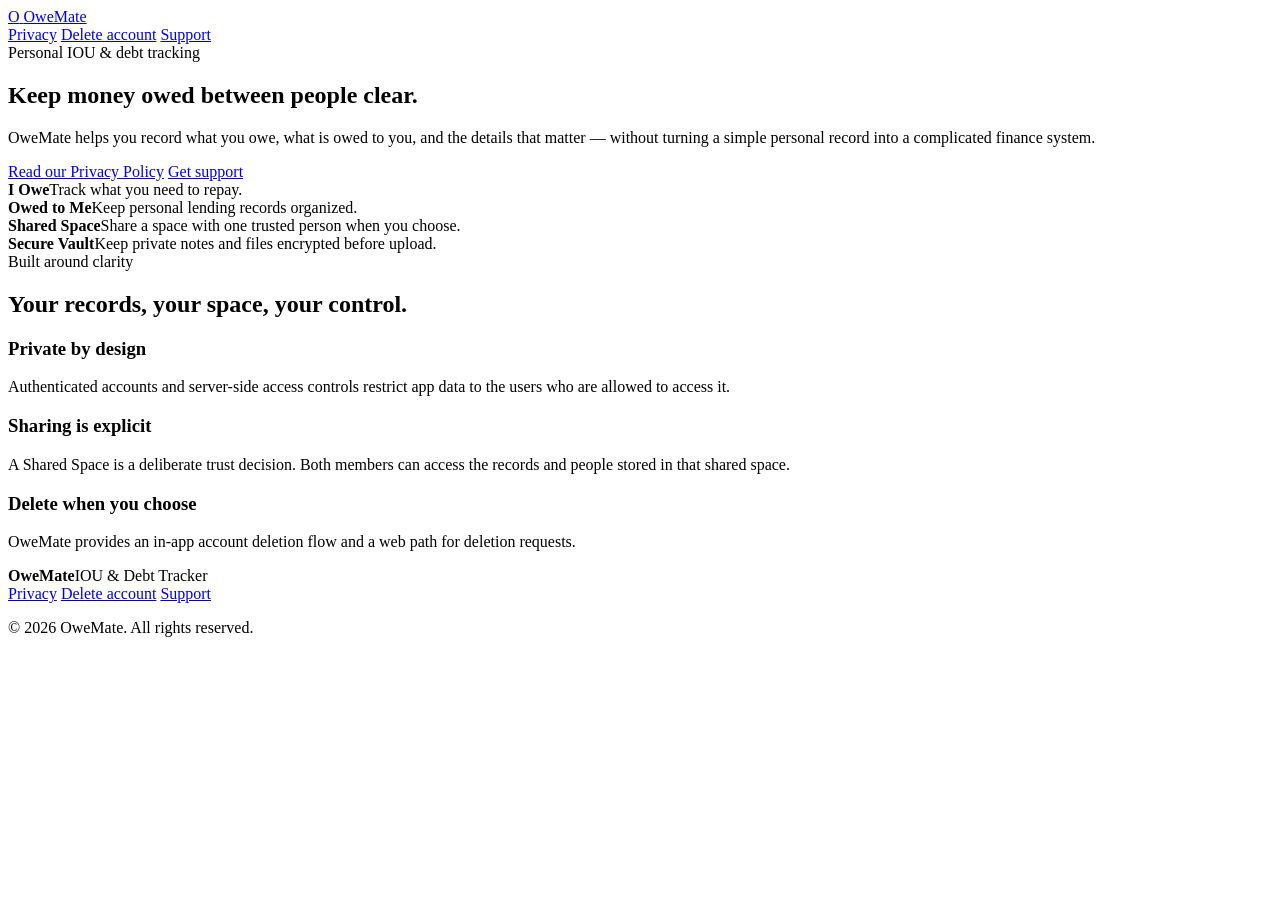
==== index.html @ 0f0dbacd "feat: initialize OweMate website" ====
<!doctype html>
<html lang="en">
<head>
  <meta charset="utf-8">
  <meta name="viewport" content="width=device-width, initial-scale=1">
  <meta name="description" content="OweMate helps you keep clear personal IOU, lending and borrowing records in one private place.">
  <title>OweMate — IOU & Debt Tracker</title>
  <link rel="stylesheet" href="/assets/styles.css">
</head>
<body>
  <header class="site-header">
    <div class="shell header-inner">
      <a class="brand" href="/" aria-label="OweMate home">
        <span class="brand-mark">O</span>
        <span>OweMate</span>
      </a>
      <nav aria-label="Primary navigation">
        <a href="/privacy/">Privacy</a>
        <a href="/delete-account/">Delete account</a>
        <a href="/support/">Support</a>
      </nav>
    </div>
  </header>

  <main>
    <section class="hero shell">
      <div class="hero-copy">
        <span class="eyebrow">Personal IOU & debt tracking</span>
        <h1>Keep money owed between people clear.</h1>
        <p class="lead">OweMate helps you record what you owe, what is owed to you, and the details that matter — without turning a simple personal record into a complicated finance system.</p>
        <div class="hero-actions">
          <a class="button primary" href="/privacy/">Read our Privacy Policy</a>
          <a class="button secondary" href="/support/">Get support</a>
        </div>
      </div>
      <div class="hero-card" aria-label="OweMate highlights">
        <div class="mini-card"><strong>I Owe</strong><span>Track what you need to repay.</span></div>
        <div class="mini-card"><strong>Owed to Me</strong><span>Keep personal lending records organized.</span></div>
        <div class="mini-card"><strong>Shared Space</strong><span>Share a space with one trusted person when you choose.</span></div>
        <div class="mini-card"><strong>Secure Vault</strong><span>Keep private notes and files encrypted before upload.</span></div>
      </div>
    </section>

    <section class="section shell">
      <div class="section-heading">
        <span class="eyebrow">Built around clarity</span>
        <h2>Your records, your space, your control.</h2>
      </div>
      <div class="feature-grid">
        <article class="feature-card"><h3>Private by design</h3><p>Authenticated accounts and server-side access controls restrict app data to the users who are allowed to access it.</p></article>
        <article class="feature-card"><h3>Sharing is explicit</h3><p>A Shared Space is a deliberate trust decision. Both members can access the records and people stored in that shared space.</p></article>
        <article class="feature-card"><h3>Delete when you choose</h3><p>OweMate provides an in-app account deletion flow and a web path for deletion requests.</p></article>
      </div>
    </section>
  </main>

  <footer class="site-footer">
    <div class="shell footer-inner">
      <div><strong>OweMate</strong><span>IOU & Debt Tracker</span></div>
      <div class="footer-links">
        <a href="/privacy/">Privacy</a>
        <a href="/delete-account/">Delete account</a>
        <a href="/support/">Support</a>
      </div>
      <p class="fine-print">© 2026 OweMate. All rights reserved.</p>
    </div>
  </footer>
</body>
</html>
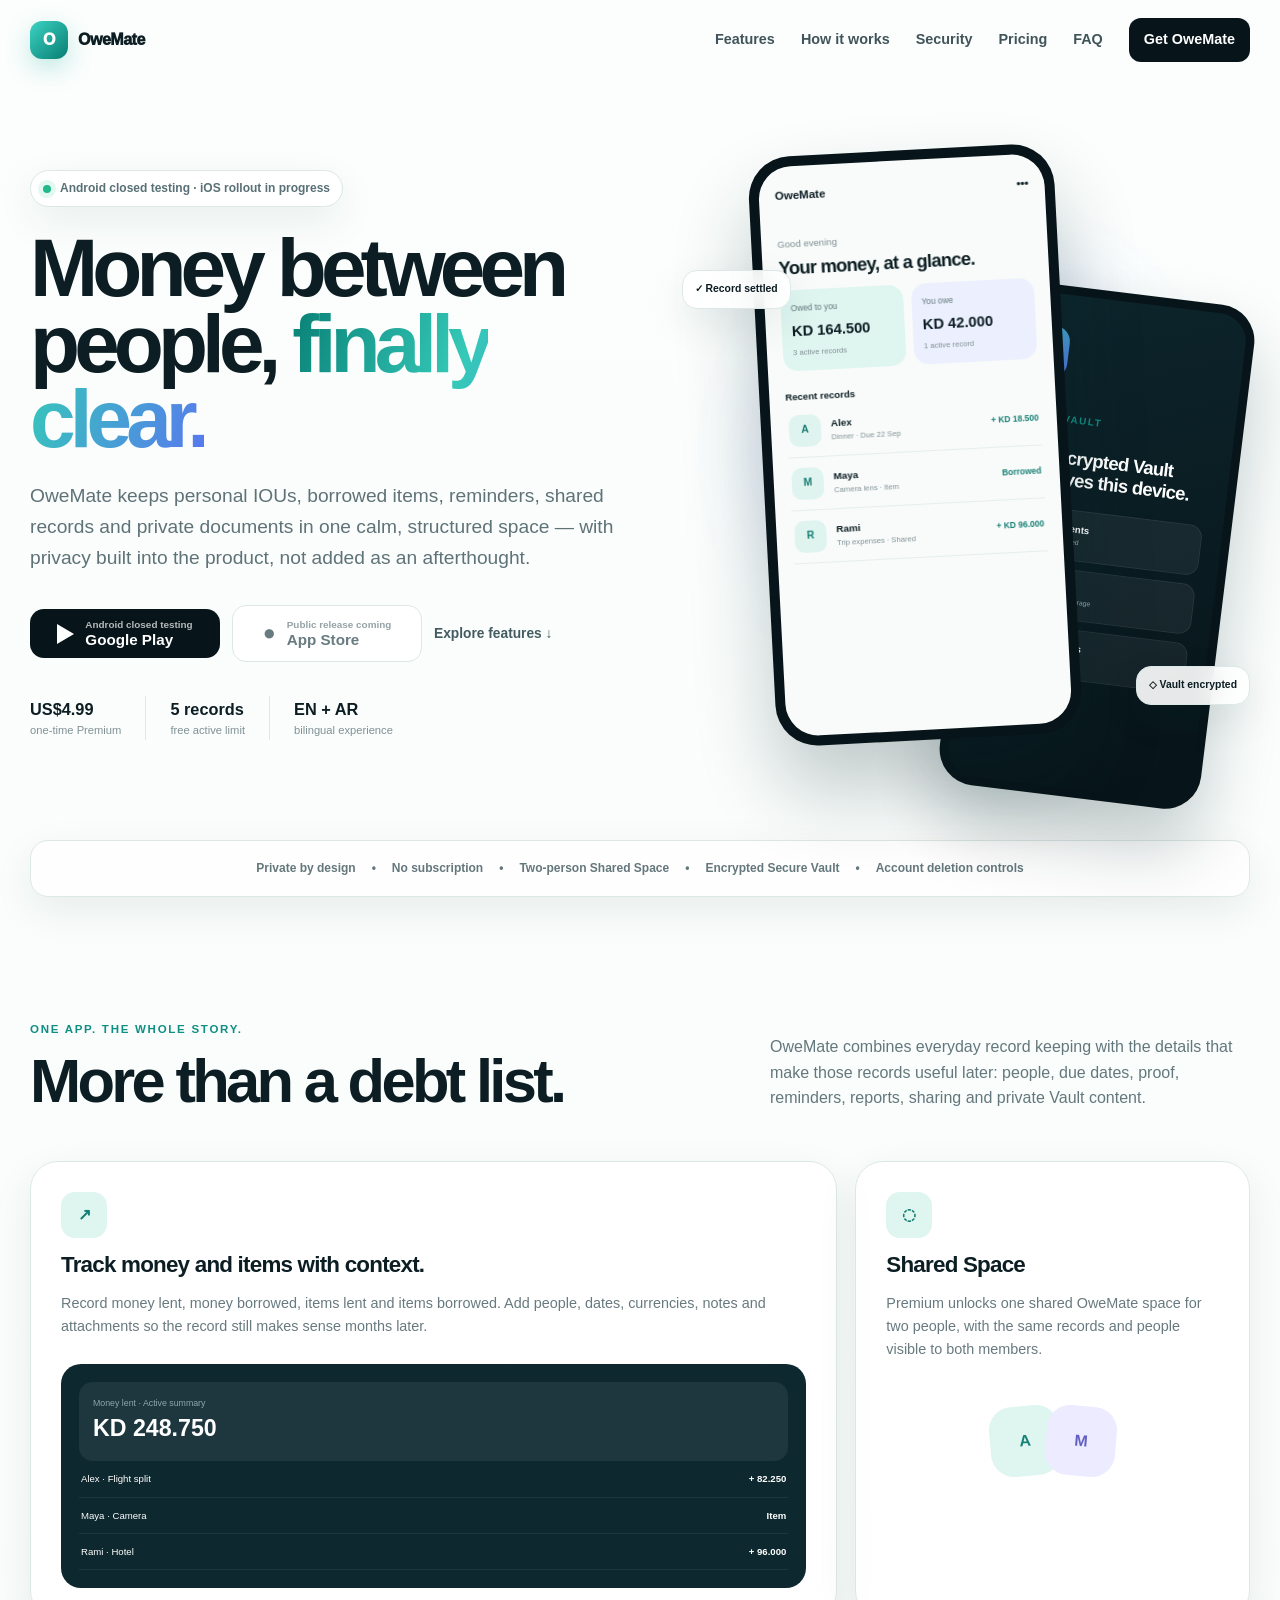
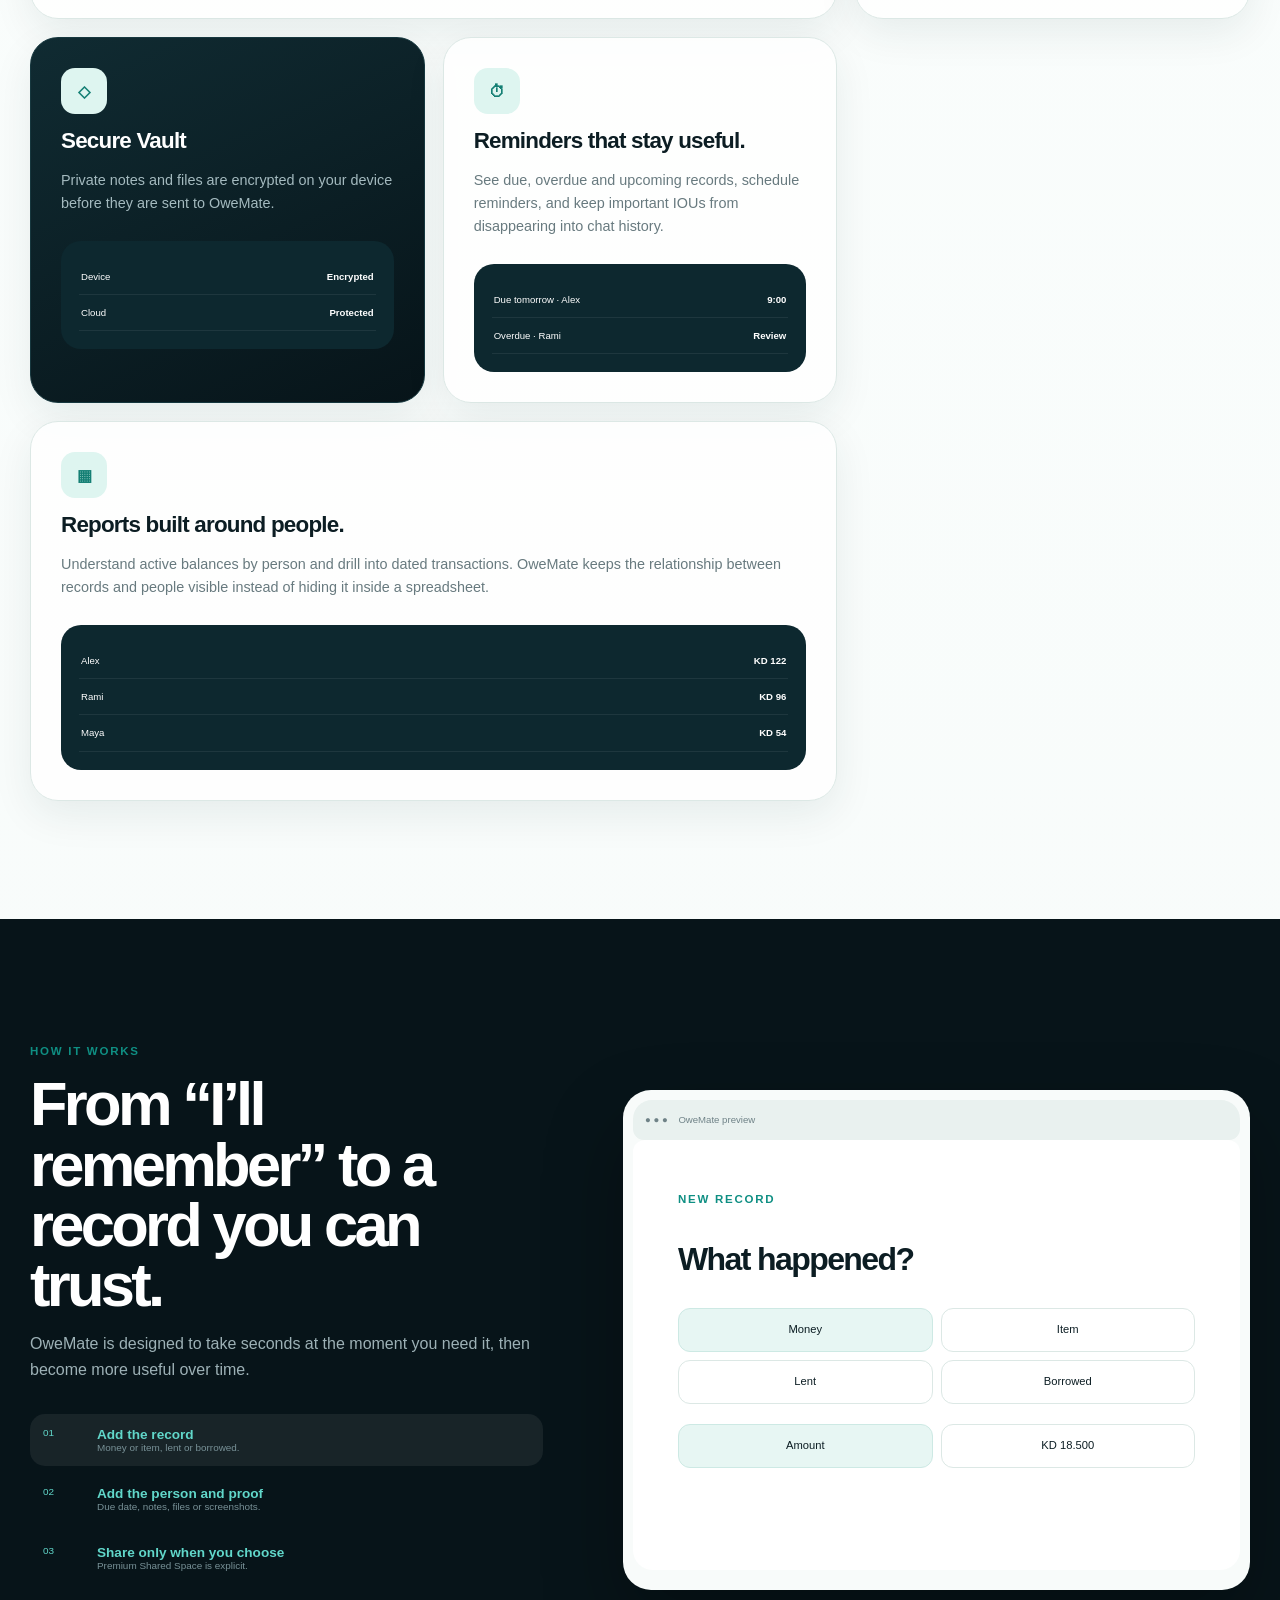
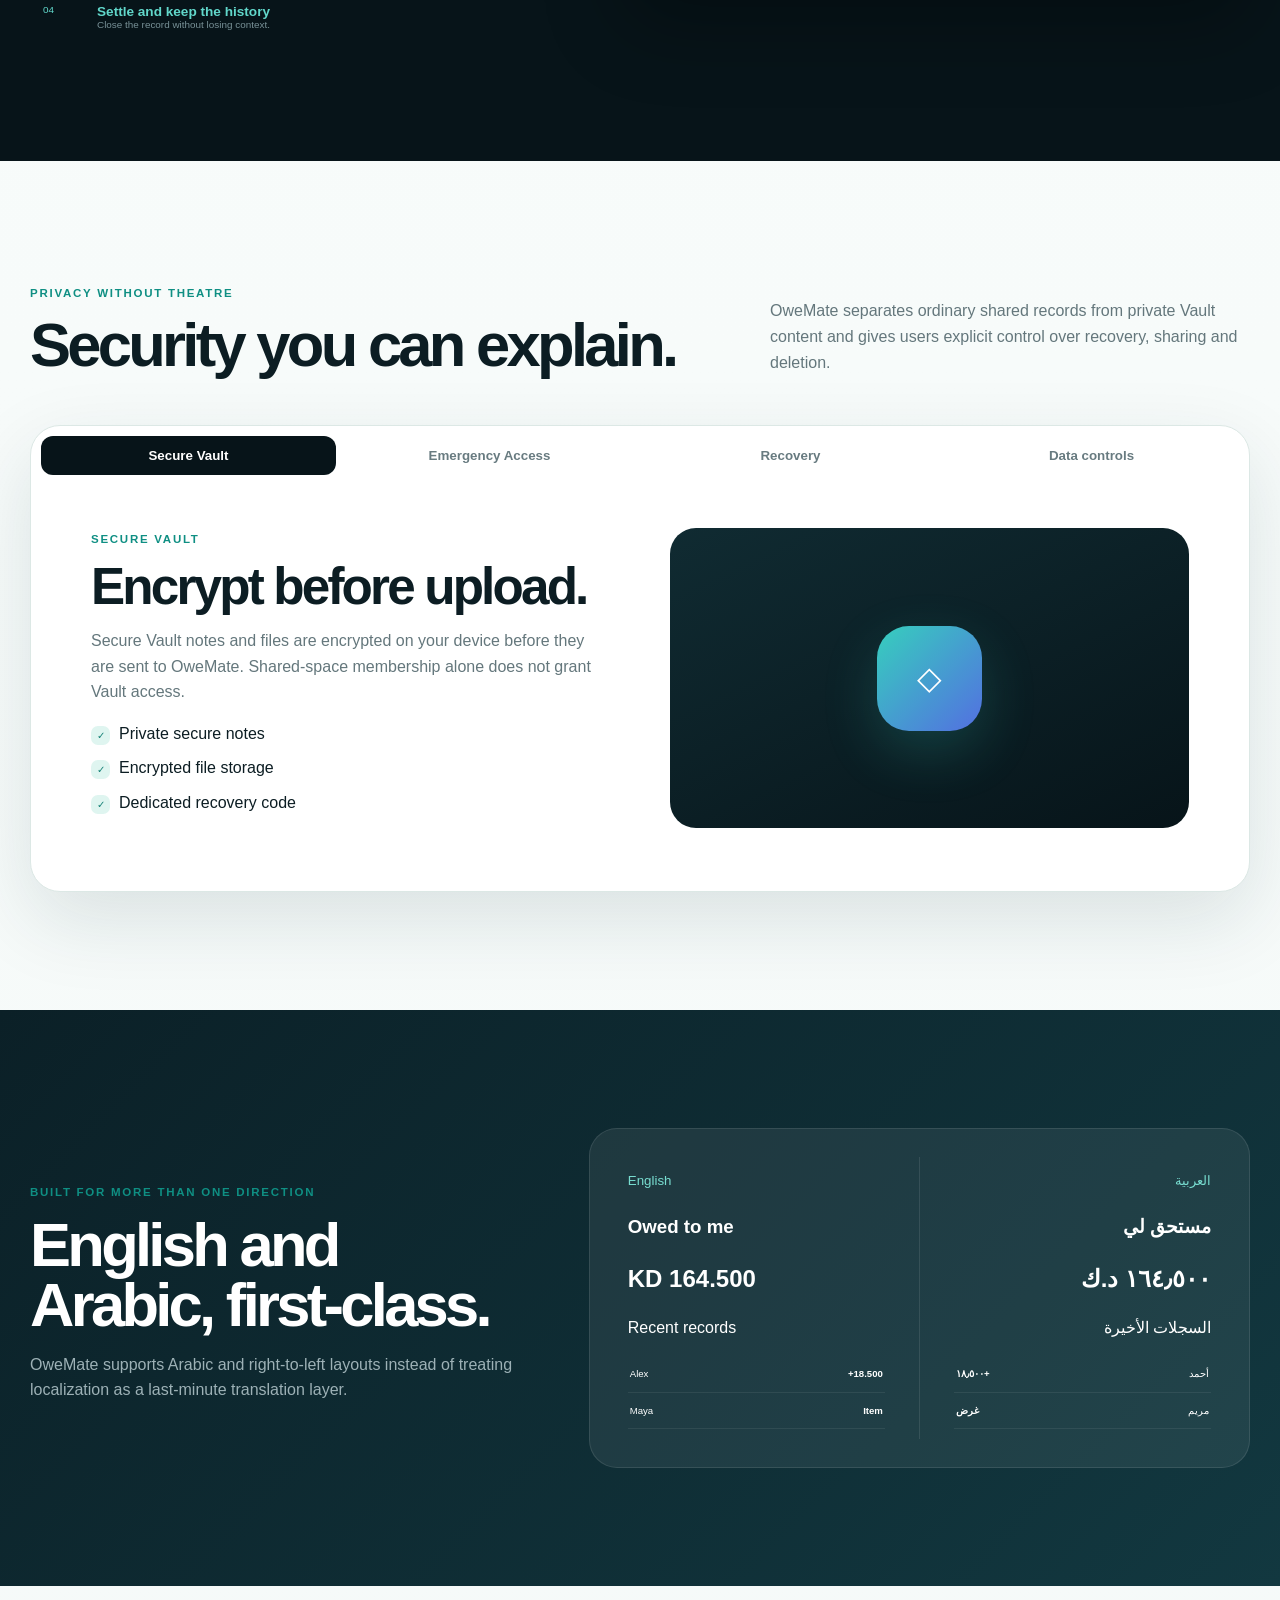
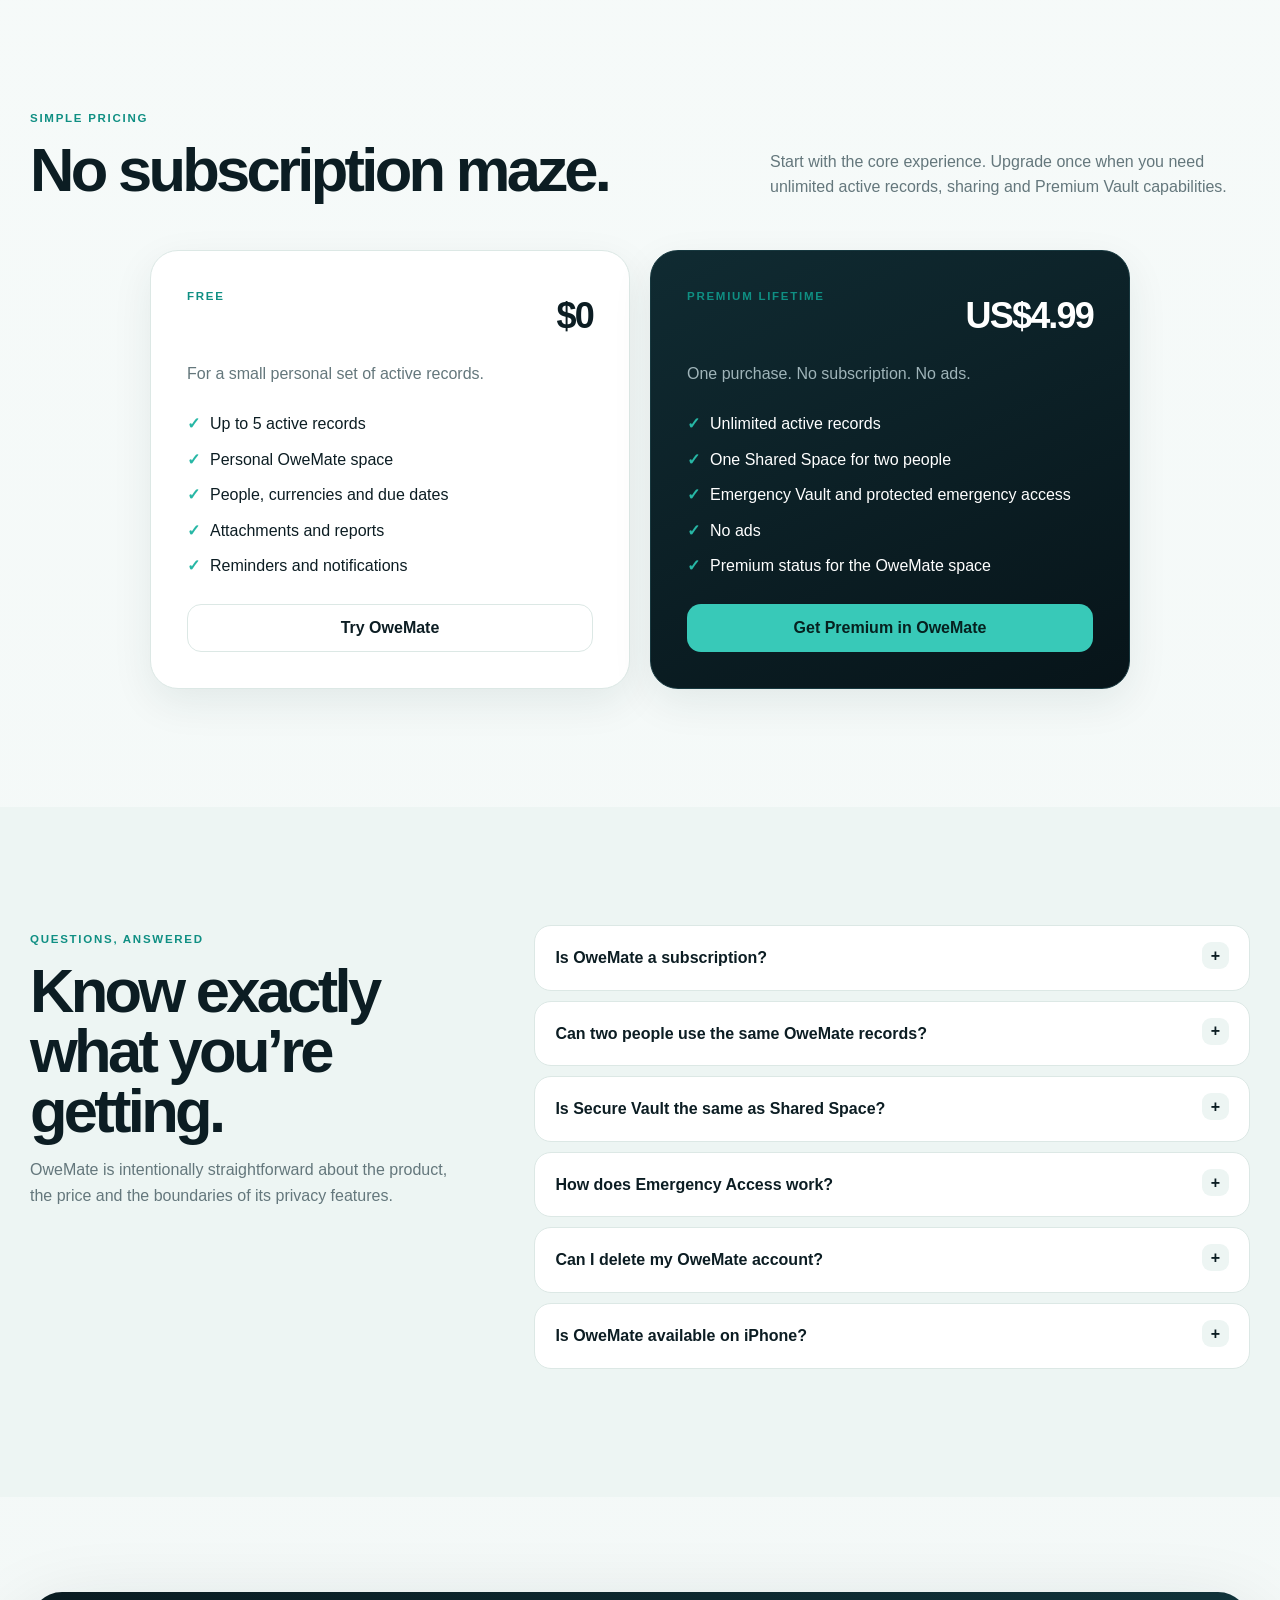
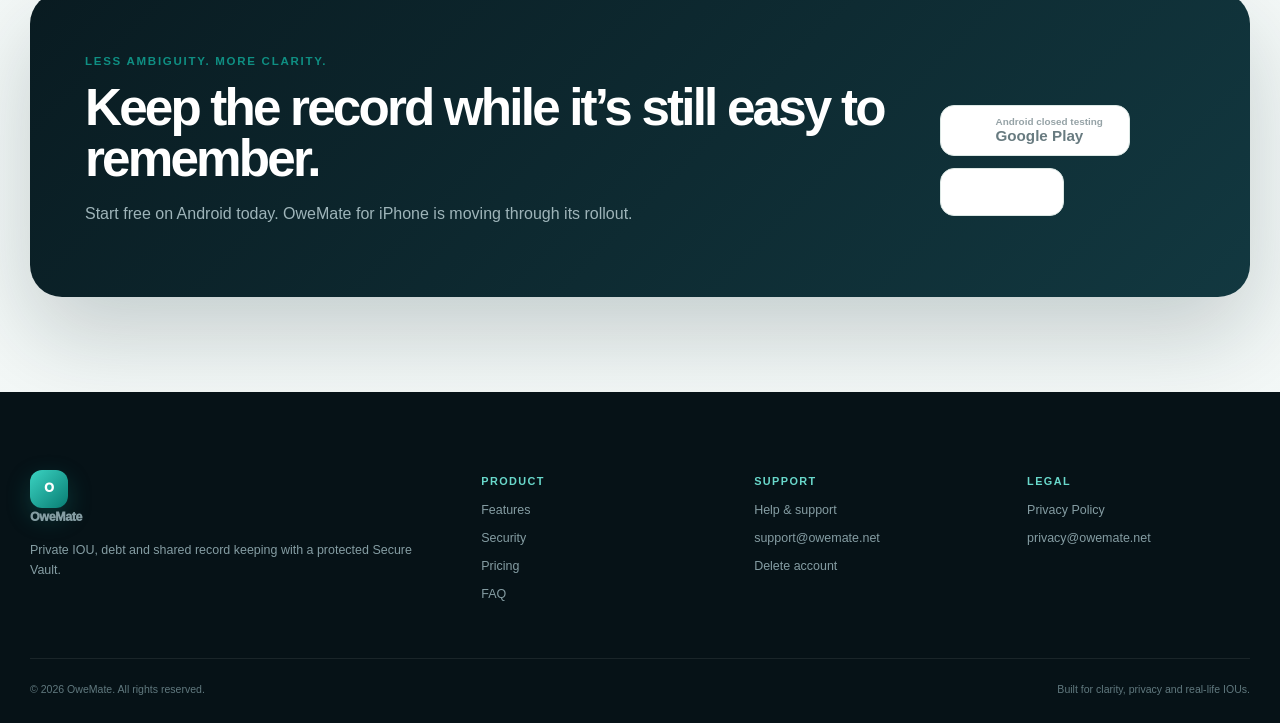
==== commit 09c49875: "feat: rebuild OweMate marketing website" ====
--- a/index.html
+++ b/index.html
@@ -1,69 +1,13 @@
-<!doctype html>
-<html lang="en">
-<head>
-  <meta charset="utf-8">
-  <meta name="viewport" content="width=device-width, initial-scale=1">
-  <meta name="description" content="OweMate helps you keep clear personal IOU, lending and borrowing records in one private place.">
-  <title>OweMate — IOU & Debt Tracker</title>
-  <link rel="stylesheet" href="/assets/styles.css">
-</head>
-<body>
-  <header class="site-header">
-    <div class="shell header-inner">
-      <a class="brand" href="/" aria-label="OweMate home">
-        <span class="brand-mark">O</span>
-        <span>OweMate</span>
-      </a>
-      <nav aria-label="Primary navigation">
-        <a href="/privacy/">Privacy</a>
-        <a href="/delete-account/">Delete account</a>
-        <a href="/support/">Support</a>
-      </nav>
-    </div>
-  </header>
-
-  <main>
-    <section class="hero shell">
-      <div class="hero-copy">
-        <span class="eyebrow">Personal IOU & debt tracking</span>
-        <h1>Keep money owed between people clear.</h1>
-        <p class="lead">OweMate helps you record what you owe, what is owed to you, and the details that matter — without turning a simple personal record into a complicated finance system.</p>
-        <div class="hero-actions">
-          <a class="button primary" href="/privacy/">Read our Privacy Policy</a>
-          <a class="button secondary" href="/support/">Get support</a>
-        </div>
-      </div>
-      <div class="hero-card" aria-label="OweMate highlights">
-        <div class="mini-card"><strong>I Owe</strong><span>Track what you need to repay.</span></div>
-        <div class="mini-card"><strong>Owed to Me</strong><span>Keep personal lending records organized.</span></div>
-        <div class="mini-card"><strong>Shared Space</strong><span>Share a space with one trusted person when you choose.</span></div>
-        <div class="mini-card"><strong>Secure Vault</strong><span>Keep private notes and files encrypted before upload.</span></div>
-      </div>
-    </section>
-
-    <section class="section shell">
-      <div class="section-heading">
-        <span class="eyebrow">Built around clarity</span>
-        <h2>Your records, your space, your control.</h2>
-      </div>
-      <div class="feature-grid">
-        <article class="feature-card"><h3>Private by design</h3><p>Authenticated accounts and server-side access controls restrict app data to the users who are allowed to access it.</p></article>
-        <article class="feature-card"><h3>Sharing is explicit</h3><p>A Shared Space is a deliberate trust decision. Both members can access the records and people stored in that shared space.</p></article>
-        <article class="feature-card"><h3>Delete when you choose</h3><p>OweMate provides an in-app account deletion flow and a web path for deletion requests.</p></article>
-      </div>
-    </section>
-  </main>
-
-  <footer class="site-footer">
-    <div class="shell footer-inner">
-      <div><strong>OweMate</strong><span>IOU & Debt Tracker</span></div>
-      <div class="footer-links">
-        <a href="/privacy/">Privacy</a>
-        <a href="/delete-account/">Delete account</a>
-        <a href="/support/">Support</a>
-      </div>
-      <p class="fine-print">© 2026 OweMate. All rights reserved.</p>
-    </div>
-  </footer>
-</body>
-</html>
+<!doctype html><html lang="en"><head><meta charset="utf-8"><meta name="viewport" content="width=device-width,initial-scale=1"><meta name="theme-color" content="#071419"><meta name="description" content="OweMate is a private IOU and debt tracker for money, items, shared records, encrypted Secure Vault content and protected emergency access."><meta property="og:title" content="OweMate — Private IOU & Debt Tracker"><meta property="og:description" content="Money between people, finally clear."><meta property="og:type" content="website"><meta property="og:url" content="https://owemate.net/"><link rel="canonical" href="https://owemate.net/"><link rel="stylesheet" href="/assets/v2.css"><script src="/assets/app.js" defer></script><title>OweMate — Private IOU & Debt Tracker</title></head><body>
+<header class="site-header" data-header><div class="shell nav"><a class="brand" href="/"><span class="logo">O</span><span>OweMate</span></a><button class="menu" data-menu-toggle aria-expanded="false" aria-label="Open menu">☰</button><nav class="links" data-nav><a href="#features">Features</a><a href="#how">How it works</a><a href="#security">Security</a><a href="#pricing">Pricing</a><a href="#faq">FAQ</a><a class="navcta" href="#download">Get OweMate</a></nav></div></header>
+<main><section class="shell hero"><div class="reveal"><div class="pill"><i></i> Android closed testing · iOS rollout in progress</div><h1>Money between people, <span class="gradient">finally clear.</span></h1><p class="lead">OweMate keeps personal IOUs, borrowed items, reminders, shared records and private documents in one calm, structured space — with privacy built into the product, not added as an afterthought.</p><div class="actions" id="download"><a class="store" href="https://play.google.com/store/apps/details?id=com.smartedge.owemate" target="_blank" rel="noopener"><span class="tri"></span><span><small>Android closed testing</small><strong>Google Play</strong></span></a><span class="store muted"><span class="apple">●</span><span><small>Public release coming</small><strong>App Store</strong></span></span><a class="textlink" href="#features">Explore features ↓</a></div><div class="proof"><div><b>US$4.99</b><span>one-time Premium</span></div><div><b>5 records</b><span>free active limit</span></div><div><b>EN + AR</b><span>bilingual experience</span></div></div></div>
+<div class="stage reveal delay"><div class="glow"></div><div class="float one">✓ Record settled</div><div class="float two">◇ Vault encrypted</div><div class="phone main"><div class="screen"><div class="appbar"><span>OweMate</span><span>•••</span></div><div class="greet"><small>Good evening</small><h3>Your money, at a glance.</h3></div><div class="balances"><div class="balance"><span>Owed to you</span><b>KD 164.500</b><small>3 active records</small></div><div class="balance"><span>You owe</span><b>KD 42.000</b><small>1 active record</small></div></div><div class="recent">Recent records</div><div class="record"><span class="avatar">A</span><span><b>Alex</b><small>Dinner · Due 22 Sep</small></span><strong>+ KD 18.500</strong></div><div class="record"><span class="avatar">M</span><span><b>Maya</b><small>Camera lens · Item</small></span><strong>Borrowed</strong></div><div class="record"><span class="avatar">R</span><span><b>Rami</b><small>Trip expenses · Shared</small></span><strong>+ KD 96.000</strong></div></div></div><div class="phone back"><div class="screen dark"><div class="vaulticon">◇</div><span class="eyebrow">Secure Vault</span><h3>Only encrypted Vault data leaves this device.</h3><div class="vaultitem"><b>Travel documents</b><small>Private note · encrypted</small></div><div class="vaultitem"><b>Agreement.pdf</b><small>Secure file · protected storage</small></div><div class="vaultitem"><b>Emergency Access</b><small>Protected 30-day window</small></div></div></div></div></section>
+<div class="shell trust reveal"><span>Private by design</span><span>•</span><span>No subscription</span><span>•</span><span>Two-person Shared Space</span><span>•</span><span>Encrypted Secure Vault</span><span>•</span><span>Account deletion controls</span></div>
+<section class="section shell" id="features"><div class="head reveal"><div><span class="eyebrow">One app. The whole story.</span><h2>More than a debt list.</h2></div><p>OweMate combines everyday record keeping with the details that make those records useful later: people, due dates, proof, reminders, reports, sharing and private Vault content.</p></div><div class="bento"><article class="card wide reveal"><div class="icon">↗</div><h3>Track money and items with context.</h3><p>Record money lent, money borrowed, items lent and items borrowed. Add people, dates, currencies, notes and attachments so the record still makes sense months later.</p><div class="miniui"><div class="metric"><small>Money lent · Active summary</small><b>KD 248.750</b></div><div class="line"><span>Alex · Flight split</span><b>+ 82.250</b></div><div class="line"><span>Maya · Camera</span><b>Item</b></div><div class="line"><span>Rami · Hotel</span><b>+ 96.000</b></div></div></article><article class="card reveal delay"><div class="icon">◌</div><h3>Shared Space</h3><p>Premium unlocks one shared OweMate space for two people, with the same records and people visible to both members.</p><div class="people"><span>A</span><span>M</span></div></article><article class="card dark reveal"><div class="icon">◇</div><h3>Secure Vault</h3><p>Private notes and files are encrypted on your device before they are sent to OweMate.</p><div class="miniui"><div class="line"><span>Device</span><b>Encrypted</b></div><div class="line"><span>Cloud</span><b>Protected</b></div></div></article><article class="card reveal delay"><div class="icon">⏱</div><h3>Reminders that stay useful.</h3><p>See due, overdue and upcoming records, schedule reminders, and keep important IOUs from disappearing into chat history.</p><div class="miniui"><div class="line"><span>Due tomorrow · Alex</span><b>9:00</b></div><div class="line"><span>Overdue · Rami</span><b>Review</b></div></div></article><article class="card wide reveal"><div class="icon">▦</div><h3>Reports built around people.</h3><p>Understand active balances by person and drill into dated transactions. OweMate keeps the relationship between records and people visible instead of hiding it inside a spreadsheet.</p><div class="miniui"><div class="line"><span>Alex</span><b>KD 122</b></div><div class="line"><span>Rami</span><b>KD 96</b></div><div class="line"><span>Maya</span><b>KD 54</b></div></div></article></div></section>
+<section class="section workflow" id="how"><div class="shell workflowgrid"><div class="split reveal"><span class="eyebrow">How it works</span><h2>From “I’ll remember” to a record you can trust.</h2><p>OweMate is designed to take seconds at the moment you need it, then become more useful over time.</p><div class="timeline"><button class="step active" data-step="0"><span>01</span><span><b>Add the record</b><small>Money or item, lent or borrowed.</small></span></button><button class="step" data-step="1"><span>02</span><span><b>Add the person and proof</b><small>Due date, notes, files or screenshots.</small></span></button><button class="step" data-step="2"><span>03</span><span><b>Share only when you choose</b><small>Premium Shared Space is explicit.</small></span></button><button class="step" data-step="3"><span>04</span><span><b>Settle and keep the history</b><small>Close the record without losing context.</small></span></button></div></div><div class="preview reveal delay"><div class="previewtop">● ● ● &nbsp;&nbsp; OweMate preview</div><div class="previewbody"><div class="panel active" data-preview="0"><span class="eyebrow">New record</span><h3>What happened?</h3><div class="choice"><span>Money</span><span>Item</span><span>Lent</span><span>Borrowed</span></div><div class="choice"><span>Amount</span><span>KD 18.500</span></div></div><div class="panel" data-preview="1"><span class="eyebrow">Details</span><h3>Keep the proof with the record.</h3><div class="choice"><span>Alex ✓</span><span>Due 22 Sep</span><span>receipt.jpg</span><span>Private attachment</span></div></div><div class="panel" data-preview="2"><span class="eyebrow">Shared Space</span><h3>One trusted space. Two people.</h3><div class="people"><span>A</span><span>M</span></div><p>Both members see the same records and people in the shared space.</p></div><div class="panel" data-preview="3"><span class="eyebrow">Settled</span><h3>Close it without deleting the story.</h3><div class="people"><span>✓</span></div><p>The record leaves active totals and remains available as history.</p></div></div></div></div></section>
+<section class="section shell" id="security"><div class="head reveal"><div><span class="eyebrow">Privacy without theatre</span><h2>Security you can explain.</h2></div><p>OweMate separates ordinary shared records from private Vault content and gives users explicit control over recovery, sharing and deletion.</p></div><div class="securitytabs reveal"><div class="tablist" role="tablist"><button class="tab active" data-tab="vault" aria-selected="true">Secure Vault</button><button class="tab" data-tab="emergency" aria-selected="false">Emergency Access</button><button class="tab" data-tab="recovery" aria-selected="false">Recovery</button><button class="tab" data-tab="control" aria-selected="false">Data controls</button></div><article class="tabpanel active" data-panel="vault"><div><span class="eyebrow">Secure Vault</span><h3>Encrypt before upload.</h3><p>Secure Vault notes and files are encrypted on your device before they are sent to OweMate. Shared-space membership alone does not grant Vault access.</p><ul class="checks"><li>Private secure notes</li><li>Encrypted file storage</li><li>Dedicated recovery code</li></ul></div><div class="visual"><div class="lock">◇</div></div></article><article class="tabpanel" data-panel="emergency"><div><span class="eyebrow">Protected access</span><h3>Explicit, read-only and delayed.</h3><p>A trusted partner can request read-only Vault access only after the owner enables it. Requests are protected by a server-side 30-day window, and the owner can deny or revoke access.</p><ul class="checks"><li>30-day protection window</li><li>Owner can deny or revoke</li><li>No create, edit, upload or delete rights</li></ul></div><div class="visual"><div class="timer">30<small>days</small></div></div></article><article class="tabpanel" data-panel="recovery"><div><span class="eyebrow">Recovery</span><h3>Your recovery code matters.</h3><p>Restore an existing Vault on another device using its recovery code. Recovery codes can be rotated without changing the Vault encryption key or secure content.</p><ul class="checks"><li>Cross-device Vault recovery</li><li>Recovery-code rotation</li><li>App password recovery flow</li></ul></div><div class="visual"><div class="timer">••••<small>recovery code</small></div></div></article><article class="tabpanel" data-panel="control"><div><span class="eyebrow">Your account</span><h3>Delete your data from inside the app.</h3><p>OweMate includes an in-app deletion flow. Shared-space safeguards prevent one member from silently destroying another member’s shared data.</p><ul class="checks"><li>Authenticated account access</li><li>Private attachment storage</li><li>Web deletion request path</li></ul></div><div class="visual"><a class="btn primary" href="/delete-account/">Account deletion controls</a></div></article></div></section>
+<section class="section bilingual"><div class="shell biggrid"><div class="split reveal"><span class="eyebrow">Built for more than one direction</span><h2>English and Arabic, first-class.</h2><p>OweMate supports Arabic and right-to-left layouts instead of treating localization as a last-minute translation layer.</p></div><div class="bicard reveal delay"><div class="bicol"><small>English</small><h3>Owed to me</h3><strong>KD 164.500</strong><p>Recent records</p><div class="line"><span>Alex</span><b>+18.500</b></div><div class="line"><span>Maya</span><b>Item</b></div></div><div class="divider"></div><div class="bicol" dir="rtl"><small>العربية</small><h3>مستحق لي</h3><strong>١٦٤٫٥٠٠ د.ك</strong><p>السجلات الأخيرة</p><div class="line"><span>أحمد</span><b>+١٨٫٥٠٠</b></div><div class="line"><span>مريم</span><b>غرض</b></div></div></div></div></section>
+<section class="section shell" id="pricing"><div class="head reveal"><div><span class="eyebrow">Simple pricing</span><h2>No subscription maze.</h2></div><p>Start with the core experience. Upgrade once when you need unlimited active records, sharing and Premium Vault capabilities.</p></div><div class="pricing"><article class="price reveal"><div class="pricehead"><span class="eyebrow">Free</span><strong>$0</strong></div><p>For a small personal set of active records.</p><ul><li>Up to 5 active records</li><li>Personal OweMate space</li><li>People, currencies and due dates</li><li>Attachments and reports</li><li>Reminders and notifications</li></ul><a class="btn" href="https://play.google.com/store/apps/details?id=com.smartedge.owemate" target="_blank" rel="noopener">Try OweMate</a></article><article class="price premium reveal delay"><div class="pricehead"><span class="eyebrow">Premium Lifetime</span><strong>US$4.99</strong></div><p>One purchase. No subscription. No ads.</p><ul><li>Unlimited active records</li><li>One Shared Space for two people</li><li>Emergency Vault and protected emergency access</li><li>No ads</li><li>Premium status for the OweMate space</li></ul><a class="btn primary" href="https://play.google.com/store/apps/details?id=com.smartedge.owemate" target="_blank" rel="noopener">Get Premium in OweMate</a></article></div></section>
+<section class="section faq" id="faq"><div class="shell faqgrid"><div class="faqintro reveal"><span class="eyebrow">Questions, answered</span><h2>Know exactly what you’re getting.</h2><p>OweMate is intentionally straightforward about the product, the price and the boundaries of its privacy features.</p></div><div class="reveal delay"><details><summary>Is OweMate a subscription?</summary><p>No. Premium Lifetime is US$4.99 as a one-time purchase. The free plan supports up to 5 active records in a personal space.</p></details><details><summary>Can two people use the same OweMate records?</summary><p>Yes. Premium unlocks one Shared Space for two people. Both members can access the records and people stored in that shared space.</p></details><details><summary>Is Secure Vault the same as Shared Space?</summary><p>No. Vault content is private to the account. Shared-space membership alone does not grant access to another user’s Vault.</p></details><details><summary>How does Emergency Access work?</summary><p>The Vault owner must enable it for the trusted partner. A request starts a server-side 30-day protection window. The owner can deny or revoke the request, and released access is read-only.</p></details><details><summary>Can I delete my OweMate account?</summary><p>Yes. OweMate has an in-app deletion flow and a web request path. If your current space has another member, the sharing relationship must be resolved first.</p></details><details><summary>Is OweMate available on iPhone?</summary><p>The iOS app is currently going through rollout and testing. The public App Store release will be linked here when available.</p></details></div></div></section>
+<section class="final shell reveal"><div class="finalbox"><div><span class="eyebrow">Less ambiguity. More clarity.</span><h2>Keep the record while it’s still easy to remember.</h2><p>Start free on Android today. OweMate for iPhone is moving through its rollout.</p></div><div class="actions"><a class="store muted" href="https://play.google.com/store/apps/details?id=com.smartedge.owemate" target="_blank" rel="noopener"><span class="tri"></span><span><small>Android closed testing</small><strong>Google Play</strong></span></a><a class="btn" href="/support/">Need help?</a></div></div></section></main>
+<footer class="footer"><div class="shell footgrid"><div><a class="brand" href="/"><span class="logo">O</span><span>OweMate</span></a><p>Private IOU, debt and shared record keeping with a protected Secure Vault.</p></div><div><h3>Product</h3><a href="#features">Features</a><a href="#security">Security</a><a href="#pricing">Pricing</a><a href="#faq">FAQ</a></div><div><h3>Support</h3><a href="/support/">Help & support</a><a href="mailto:support@owemate.net">support@owemate.net</a><a href="/delete-account/">Delete account</a></div><div><h3>Legal</h3><a href="/privacy/">Privacy Policy</a><a href="mailto:privacy@owemate.net">privacy@owemate.net</a></div></div><div class="shell footbottom"><span>© <span data-year>2026</span> OweMate. All rights reserved.</span><span>Built for clarity, privacy and real-life IOUs.</span></div></footer></body></html>
--- a/assets/v2.css
+++ b/assets/v2.css
@@ -0,0 +1 @@
+:root{--bg:#f5f9f8;--paper:#fff;--ink:#0c1d23;--muted:#64777c;--line:#dce8e5;--teal:#0f8f83;--mint:#54d5c5;--dark:#071419;--dark2:#102b32;--blue:#5878ef;--shadow:0 28px 80px rgba(15,50,57,.12);--soft:0 14px 40px rgba(15,50,57,.08);--max:1220px}*{box-sizing:border-box}html{scroll-behavior:smooth;scroll-padding-top:90px}body{margin:0;font-family:Inter,"SF Pro Display","Segoe UI",Roboto,Arial,sans-serif;color:var(--ink);background:linear-gradient(180deg,#fbfefd,#f3f8f7);line-height:1.6;-webkit-font-smoothing:antialiased}a{color:inherit}.shell{width:min(var(--max),calc(100% - 48px));margin:auto}.eyebrow{text-transform:uppercase;letter-spacing:.15em;font-size:.72rem;font-weight:900;color:var(--teal)}.reveal{opacity:0;transform:translateY(22px);transition:.7s cubic-bezier(.2,.8,.2,1)}.reveal.visible{opacity:1;transform:none}.delay{transition-delay:.1s}.site-header{position:fixed;inset:0 0 auto;z-index:50;transition:.25s}.site-header.scrolled{background:rgba(249,252,251,.86);backdrop-filter:blur(18px);border-bottom:1px solid rgba(205,221,217,.75)}.nav{height:80px;display:flex;align-items:center;justify-content:space-between}.brand{display:flex;align-items:center;gap:10px;text-decoration:none;font-weight:950;letter-spacing:-.03em}.logo{width:38px;height:38px;border-radius:12px;background:linear-gradient(135deg,#3bd3c2,#087d73);color:#fff;display:grid;place-items:center;font-weight:950;box-shadow:0 9px 24px rgba(25,166,151,.25)}.links{display:flex;align-items:center;gap:26px}.links a{text-decoration:none;color:#40545a;font-size:.9rem;font-weight:750}.links .navcta{background:var(--dark);color:#fff;padding:10px 15px;border-radius:12px}.menu{display:none;border:0;background:none;font-size:1.5rem}.hero{min-height:820px;padding:150px 0 80px;display:grid;grid-template-columns:1.02fr .98fr;gap:60px;align-items:center}.pill{display:inline-flex;align-items:center;gap:9px;padding:8px 12px;border-radius:999px;background:#fff;border:1px solid var(--line);font-size:.75rem;font-weight:800;color:#587076;box-shadow:var(--soft)}.pill i{width:8px;height:8px;border-radius:50%;background:#21b88a;box-shadow:0 0 0 5px rgba(33,184,138,.12)}h1{font-size:clamp(4rem,6.4vw,6.6rem);line-height:.92;letter-spacing:-.072em;margin:23px 0 25px}.gradient{background:linear-gradient(110deg,#087f75,#35c9b8 48%,#5878ef);-webkit-background-clip:text;color:transparent}.lead{font-size:1.2rem;color:#5f7277;max-width:680px}.actions{display:flex;align-items:center;gap:12px;flex-wrap:wrap;margin-top:32px}.store,.btn{display:inline-flex;align-items:center;justify-content:center;text-decoration:none;border-radius:14px;font-weight:850;transition:.2s}.store{gap:11px;padding:10px 15px;min-width:190px;background:var(--dark);color:#fff}.store:hover,.btn:hover{transform:translateY(-2px)}.store .tri{width:0;height:0;border-top:10px solid transparent;border-bottom:10px solid transparent;border-left:17px solid #fff}.store small,.store strong{display:block;line-height:1.15}.store small{font-size:.62rem;opacity:.7}.store strong{font-size:.95rem}.store.muted{background:#fff;color:#687b80;border:1px solid var(--line)}.apple{font-size:1.35rem}.textlink{font-size:.86rem;font-weight:850;text-decoration:none;color:#435b61}.proof{display:flex;gap:24px;margin-top:34px;flex-wrap:wrap}.proof div{padding-right:24px;border-right:1px solid var(--line)}.proof div:last-child{border:0}.proof b,.proof span{display:block}.proof b{font-size:1.02rem}.proof span{font-size:.7rem;color:#809095}.stage{height:610px;position:relative}.glow{position:absolute;inset:50px;background:radial-gradient(circle,rgba(69,211,195,.42),rgba(87,120,239,.14) 48%,transparent 70%);filter:blur(24px)}.phone{position:absolute;background:#071419;padding:10px;border-radius:42px;box-shadow:0 45px 80px rgba(8,38,43,.24)}.phone.main{left:80px;top:0;z-index:3;transform:rotate(-3deg)}.phone.back{right:0;top:100px;transform:rotate(7deg) scale(.86);z-index:2}.screen{width:286px;height:570px;border-radius:33px;background:#f8fbfa;padding:20px 16px;overflow:hidden}.screen.dark{background:linear-gradient(160deg,#0d252c,#071419);color:#fff;padding:38px 23px}.appbar{display:flex;justify-content:space-between;font-size:.72rem;font-weight:900}.greet{margin:25px 0 13px}.greet small{color:#7e8e92;font-size:.6rem}.greet h3{font-size:1.15rem;line-height:1.05;margin:3px 0;letter-spacing:-.04em}.balances{display:grid;grid-template-columns:1fr 1fr;gap:8px}.balance{padding:12px 10px;border-radius:15px;background:#def5f0}.balance:nth-child(2){background:#eceffd}.balance span,.balance b,.balance small{display:block}.balance span{font-size:.52rem;color:#60787a}.balance b{font-size:.92rem;margin:4px 0}.balance small{font-size:.48rem;color:#809092}.recent{margin-top:18px;font-size:.6rem;font-weight:850}.record{display:grid;grid-template-columns:34px 1fr auto;align-items:center;gap:8px;padding:10px 2px;border-bottom:1px solid #e5eeec}.avatar{width:32px;height:32px;border-radius:10px;background:#dff4ef;display:grid;place-items:center;color:#157c72;font-size:.65rem;font-weight:900}.record b,.record small{display:block}.record b{font-size:.62rem}.record small{font-size:.48rem;color:#829195}.record>strong{font-size:.53rem;color:#167f74}.vaulticon{width:60px;height:60px;border-radius:18px;background:linear-gradient(135deg,#35d0bd,#536de2);display:grid;place-items:center;font-size:1.4rem;margin-bottom:32px}.dark h3{font-size:1.35rem;line-height:1.15;letter-spacing:-.04em}.vaultitem{padding:13px;border-radius:15px;background:rgba(255,255,255,.06);border:1px solid rgba(255,255,255,.08);margin-top:10px}.vaultitem b,.vaultitem small{display:block}.vaultitem b{font-size:.7rem}.vaultitem small{font-size:.5rem;color:#93adb2}.float{position:absolute;z-index:5;background:rgba(255,255,255,.9);backdrop-filter:blur(12px);border:1px solid var(--line);border-radius:15px;padding:10px 12px;box-shadow:var(--soft);font-size:.65rem;font-weight:850}.float.one{left:0;top:120px}.float.two{right:0;bottom:55px}.trust{display:flex;justify-content:center;gap:16px;flex-wrap:wrap;background:rgba(255,255,255,.78);border:1px solid var(--line);border-radius:18px;padding:18px 22px;color:#64777c;font-size:.75rem;font-weight:850;box-shadow:var(--soft)}.section{padding:118px 0}.head{display:flex;justify-content:space-between;align-items:end;gap:50px;margin-bottom:50px}.head h2,.split h2,.faqintro h2{font-size:clamp(2.7rem,4.8vw,4.8rem);line-height:.98;letter-spacing:-.06em;margin:10px 0 0}.head p{max-width:480px;color:var(--muted);margin:0}.bento{display:grid;grid-template-columns:repeat(12,1fr);gap:18px}.card{grid-column:span 4;border:1px solid var(--line);background:rgba(255,255,255,.84);border-radius:28px;padding:30px;box-shadow:var(--soft);overflow:hidden;min-height:320px}.card.wide{grid-column:span 8}.card.dark{background:linear-gradient(155deg,#102b32,#071419);color:#fff;border-color:#17383f}.card h3{font-size:1.4rem;line-height:1.15;letter-spacing:-.035em;margin:14px 0 10px}.card p{color:#687a7f;font-size:.9rem}.card.dark p{color:#a4babf}.icon{width:46px;height:46px;border-radius:14px;background:#def5f0;color:#147f74;display:grid;place-items:center;font-weight:900}.miniui{margin-top:26px;border-radius:20px;background:#0d282f;color:#fff;padding:18px}.metric{padding:14px;border-radius:14px;background:rgba(255,255,255,.07)}.metric small,.metric b{display:block}.metric small{color:#8ba6ab;font-size:.55rem}.metric b{font-size:1.45rem}.line{display:flex;justify-content:space-between;padding:10px 2px;border-bottom:1px solid rgba(255,255,255,.07);font-size:.6rem}.people{height:130px;display:flex;justify-content:center;align-items:center}.people span{width:70px;height:70px;border-radius:23px;display:grid;place-items:center;font-weight:900}.people span:first-child{background:#dff5f0;color:#168176;transform:translateX(7px) rotate(-5deg)}.people span:last-child{background:#ecebff;color:#645fc4;transform:translateX(-7px) rotate(5deg)}.workflow{background:var(--dark);color:#fff}.workflowgrid{display:grid;grid-template-columns:.9fr 1.1fr;gap:80px;align-items:center}.split h2{margin-top:12px}.split>p{color:#9db1b6}.timeline{display:grid;gap:7px;margin-top:32px}.step{display:grid;grid-template-columns:42px 1fr;gap:12px;text-align:left;padding:13px;border:0;border-radius:15px;background:transparent;color:#89a0a5;cursor:pointer}.step.active,.step:hover{background:rgba(255,255,255,.065);color:#fff}.step>span{font-size:.62rem;color:#61d7ca}.step b,.step small{display:block}.step b{font-size:.85rem}.step small{font-size:.62rem;color:#789197}.preview{min-height:500px;border-radius:28px;background:#f8fbfa;padding:10px;box-shadow:0 35px 80px rgba(0,0,0,.3)}.previewtop{height:40px;background:#e9f1ef;border-radius:19px 19px 11px 11px;padding:12px;color:#6f8287;font-size:.6rem}.previewbody{height:430px;background:#fff;border-radius:12px 12px 20px 20px;position:relative;overflow:hidden;color:var(--ink)}.panel{position:absolute;inset:0;padding:45px;opacity:0;transform:translateX(24px);transition:.3s;pointer-events:none}.panel.active{opacity:1;transform:none}.panel h3{font-size:2rem;line-height:1.05;letter-spacing:-.05em}.choice{display:grid;grid-template-columns:1fr 1fr;gap:8px;margin-top:20px}.choice span{padding:12px;border:1px solid var(--line);border-radius:12px;text-align:center;font-size:.7rem}.choice span:first-child{background:#e7f6f3;border-color:#cde9e4}.securitytabs{background:#fff;border:1px solid var(--line);border-radius:30px;padding:10px;box-shadow:var(--shadow)}.tablist{display:flex;gap:6px;overflow:auto}.tab{flex:1;min-width:140px;border:0;background:transparent;padding:12px;border-radius:12px;color:#687b80;font-weight:850;cursor:pointer}.tab.active{background:var(--dark);color:#fff}.tabpanel{display:none;grid-template-columns:1fr 1fr;gap:60px;align-items:center;padding:50px}.tabpanel.active{display:grid}.tabpanel h3{font-size:clamp(2.4rem,4vw,4rem);line-height:1;letter-spacing:-.055em;margin:10px 0 16px}.tabpanel p{color:var(--muted)}.checks{list-style:none;padding:0;display:grid;gap:9px}.checks li:before{content:"✓";display:inline-grid;place-items:center;width:19px;height:19px;border-radius:7px;background:#dff5f0;color:#168176;margin-right:9px;font-size:.6rem}.visual{min-height:300px;border-radius:26px;background:linear-gradient(155deg,#102b32,#071419);display:grid;place-items:center;color:#fff;position:relative}.lock{width:105px;height:105px;border-radius:32px;background:linear-gradient(135deg,#36cfbd,#536fe1);display:grid;place-items:center;font-size:2rem;box-shadow:0 20px 55px rgba(53,207,189,.2)}.timer{font-size:5rem;font-weight:950;letter-spacing:-.08em}.timer small{display:block;font-size:.65rem;letter-spacing:.15em;text-transform:uppercase;color:#83dfd4;text-align:center}.bilingual{background:linear-gradient(135deg,#0b2027,#123840);color:#fff}.biggrid{display:grid;grid-template-columns:.85fr 1.15fr;gap:70px;align-items:center}.bicard{display:grid;grid-template-columns:1fr 1px 1fr;gap:24px;background:rgba(255,255,255,.07);border:1px solid rgba(255,255,255,.1);border-radius:28px;padding:28px}.bicol{padding:10px}.bicol small{color:#78ddd0}.bicol strong{font-size:1.5rem;display:block}.divider{background:rgba(255,255,255,.1)}.pricing{display:grid;grid-template-columns:1fr 1fr;gap:20px;max-width:980px;margin:auto}.price{padding:36px;border-radius:28px;background:#fff;border:1px solid var(--line);box-shadow:var(--soft)}.price.premium{background:linear-gradient(155deg,#102b32,#071419);color:#fff;border-color:#17383f}.pricehead{display:flex;justify-content:space-between;align-items:start}.pricehead strong{font-size:2.25rem;letter-spacing:-.05em}.price>p{color:var(--muted)}.premium>p{color:#9fb4b9}.price ul{list-style:none;padding:0;display:grid;gap:10px;margin:25px 0}.price li:before{content:"✓";color:#27b7a5;margin-right:10px;font-weight:900}.btn{min-height:48px;padding:0 18px;border:1px solid var(--line);background:#fff}.btn.primary{background:#38c9b8;color:#06211f;border:0}.price .btn{width:100%}.faq{background:#edf5f3}.faqgrid{display:grid;grid-template-columns:.75fr 1.25fr;gap:75px}.faqintro{position:sticky;top:120px;align-self:start}.faqintro p{color:var(--muted)}details{background:#fff;border:1px solid var(--line);border-radius:17px;padding:0 20px;margin-bottom:10px}summary{cursor:pointer;padding:19px 30px 19px 0;font-weight:850;list-style:none;position:relative}summary:after{content:"+";position:absolute;right:0;top:16px;width:27px;height:27px;border-radius:9px;background:#edf5f3;display:grid;place-items:center}details[open] summary:after{transform:rotate(45deg)}details p{color:#697b80;font-size:.82rem;margin:0;padding:0 25px 20px 0}.final{padding:95px 0}.finalbox{padding:55px;border-radius:32px;background:linear-gradient(135deg,#091b21,#123840);color:#fff;display:flex;justify-content:space-between;gap:40px;align-items:center;box-shadow:0 38px 90px rgba(8,35,40,.2)}.finalbox h2{font-size:clamp(2.5rem,4vw,4rem);line-height:1;letter-spacing:-.055em;margin:10px 0}.finalbox p{color:#9eb4b9}.footer{background:#061217;color:#fff;padding:70px 0 25px}.footgrid{display:grid;grid-template-columns:1.8fr 1fr 1fr 1fr;gap:50px}.footgrid p,.footgrid a{color:#859da3;font-size:.78rem}.footgrid a{display:block;text-decoration:none;margin:8px 0}.footgrid h3{font-size:.68rem;text-transform:uppercase;letter-spacing:.13em;color:#69d8cb}.footbottom{margin-top:45px;padding-top:22px;border-top:1px solid rgba(255,255,255,.08);display:flex;justify-content:space-between;color:#60787e;font-size:.66rem}@media(max-width:1050px){.hero{grid-template-columns:1fr;text-align:center}.lead{margin:auto}.actions,.proof{justify-content:center}.stage{max-width:650px;width:100%;margin:auto}.card{grid-column:span 6}.card.wide{grid-column:span 12}.workflowgrid,.biggrid{grid-template-columns:1fr}.faqgrid{grid-template-columns:1fr}.faqintro{position:static}.footgrid{grid-template-columns:2fr 1fr 1fr}.tabpanel{gap:35px}}@media(max-width:760px){.shell{width:calc(100% - 30px)}.links{position:fixed;top:70px;left:15px;right:15px;background:#fff;border:1px solid var(--line);border-radius:18px;padding:14px;display:grid;gap:2px;box-shadow:var(--shadow);opacity:0;transform:translateY(-10px);pointer-events:none;transition:.2s}.links.open{opacity:1;transform:none;pointer-events:auto}.links a{padding:10px}.menu{display:block}.nav{height:70px}.hero{padding:120px 0 50px;min-height:auto}.hero h1{font-size:clamp(3.2rem,15vw,4.5rem)}.lead{font-size:1rem}.actions{display:grid}.store{width:100%}.stage{height:520px;transform:scale(.88);transform-origin:top center;margin-bottom:-50px}.phone.main{left:50%;transform:translateX(-58%) rotate(-3deg)}.phone.back{right:-80px}.head{display:block}.head p{margin-top:18px}.head h2,.split h2,.faqintro h2{font-size:3rem}.section{padding:80px 0}.bento{display:block}.card{margin-bottom:14px;min-height:auto}.workflowgrid{gap:35px}.panel{padding:32px 25px}.tabpanel{grid-template-columns:1fr;padding:32px 20px}.bicard{grid-template-columns:1fr}.divider{height:1px}.pricing{grid-template-columns:1fr}.price{padding:28px}.final{padding:65px 0}.finalbox{padding:32px 24px;display:block}.finalbox .actions{margin-top:25px}.footgrid{grid-template-columns:1fr 1fr}.footgrid>div:first-child{grid-column:1/-1}.footbottom{flex-direction:column;gap:8px}}@media(prefers-reduced-motion:reduce){html{scroll-behavior:auto}.reveal{opacity:1;transform:none;transition:none}}
